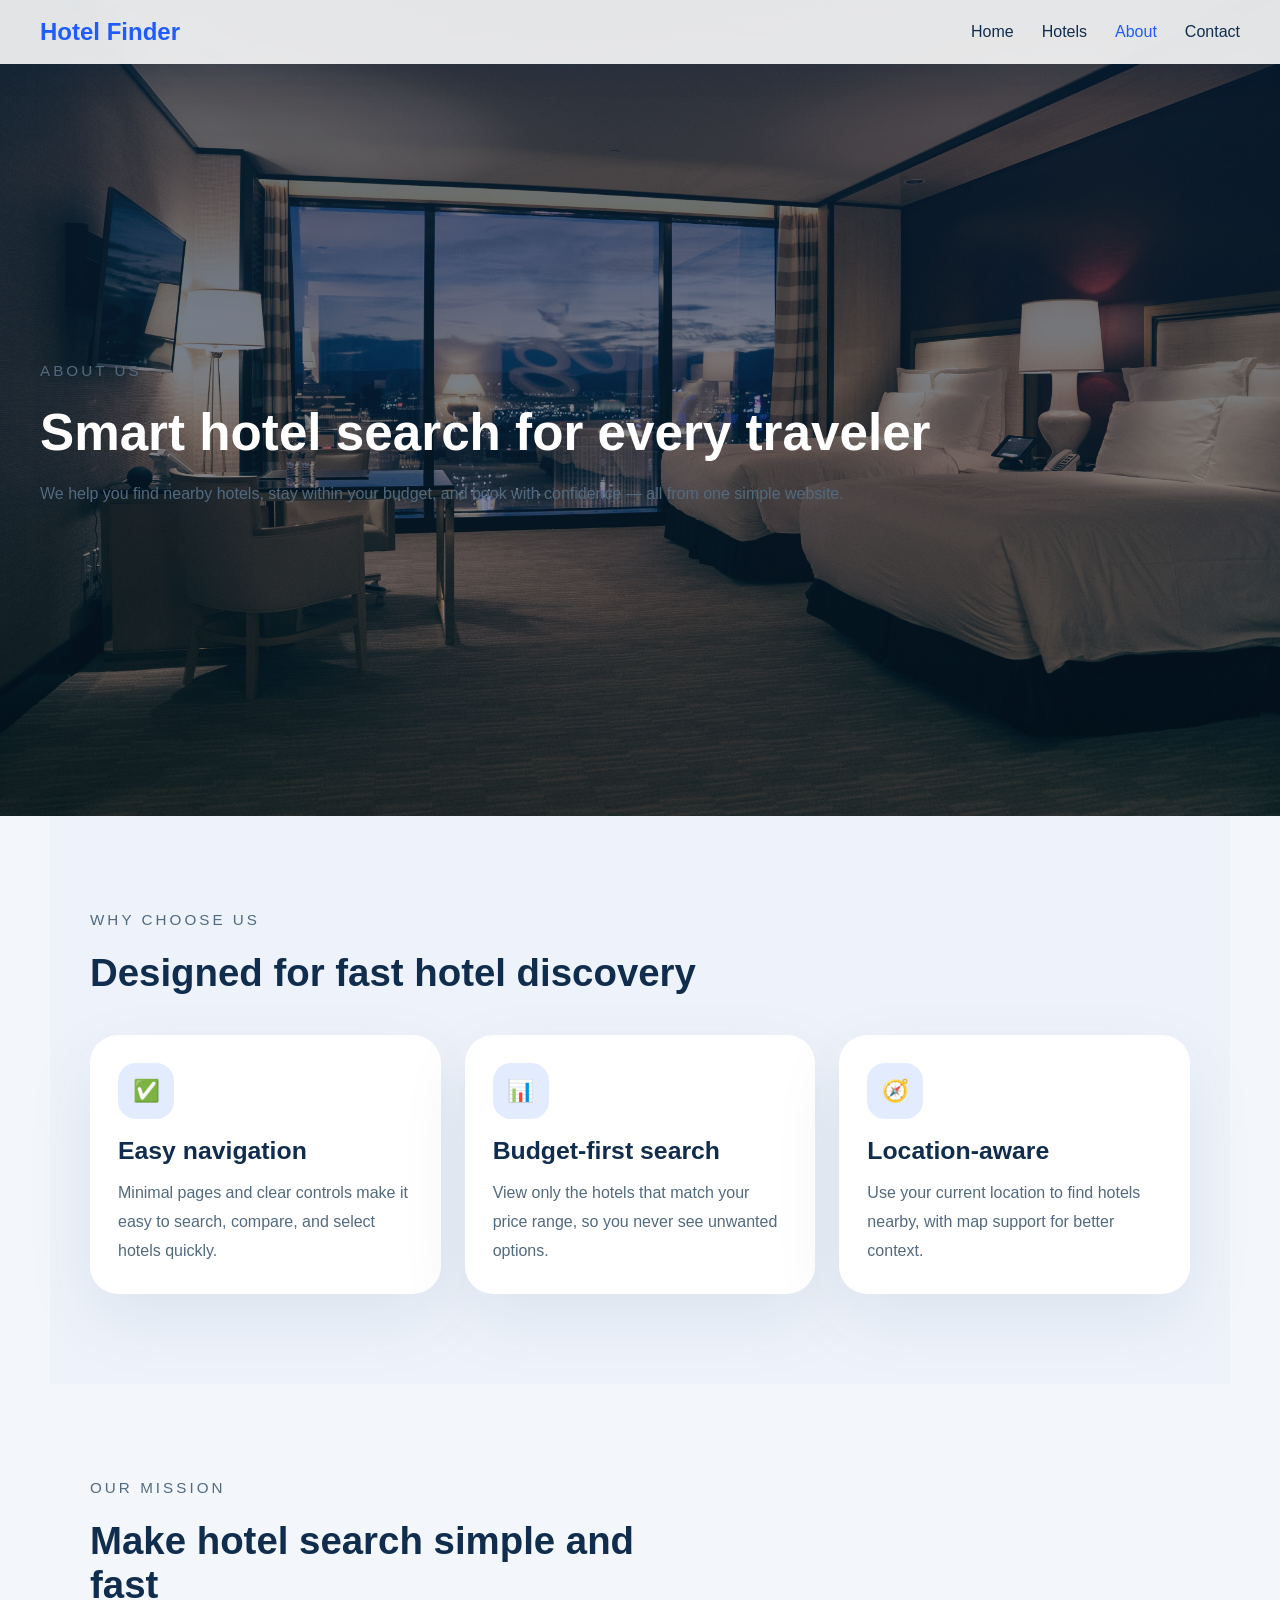
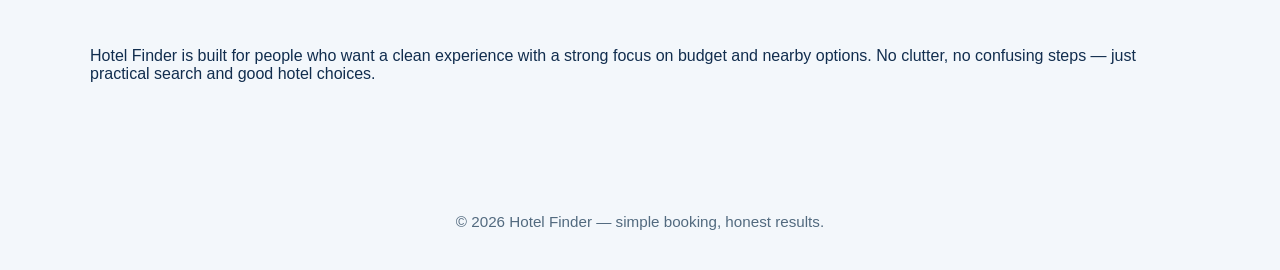
==== about.html @ a631481c "updatedreadme in about" ====
<!DOCTYPE html>
<html lang="en">
<head>
    <meta charset="UTF-8">
    <meta name="viewport" content="width=device-width, initial-scale=1.0">
    <title>About — Hotel Finder</title>
    <link rel="stylesheet" href="style.css">
</head>
<body class="about">


<nav class="navbar">
    <div class="logo">Hotel Finder</div>
    <button class="nav-toggle" id="navToggle" aria-label="Toggle navigation">
        <span></span>
        <span></span>
        <span></span>
    </button>
    <ul class="nav-links" id="navLinks">
        <li><a href="index.html">Home</a></li>
        <li><a href="hotels.html">Hotels</a></li>
        <li><a href="about.html" class="active">About</a></li>
        <li><a href="contact.html">Contact</a></li>
    </ul>
</nav>

<section class="page-hero">
    <div class="page-hero-content">
        <p class="eyebrow">About Us</p>
        <h1>Smart hotel search for every traveler</h1>
        <p>We help you find nearby hotels, stay within your budget, and book with confidence — all from one simple website.</p>
    </div>
</section>

<section class="section section-alt">
    <div class="section-head">
        <p class="eyebrow">Why choose us</p>
        <h2>Designed for fast hotel discovery</h2>
    </div>
    <div class="section-grid">
        <div class="feature-card">
            <span class="feature-icon">✅</span>
            <h3>Easy navigation</h3>
            <p>Minimal pages and clear controls make it easy to search, compare, and select hotels quickly.</p>
        </div>
        <div class="feature-card">
            <span class="feature-icon">📊</span>
            <h3>Budget-first search</h3>
            <p>View only the hotels that match your price range, so you never see unwanted options.</p>
        </div>
        <div class="feature-card">
            <span class="feature-icon">🧭</span>
            <h3>Location-aware</h3>
            <p>Use your current location to find hotels nearby, with map support for better context.</p>
        </div>
    </div>
</section>

<section class="section">
    <div class="section-head">
        <p class="eyebrow">Our mission</p>
        <h2>Make hotel search simple and fast</h2>
    </div>
    <p>Hotel Finder is built for people who want a clean experience with a strong focus on budget and nearby options. No clutter, no confusing steps — just practical search and good hotel choices.</p>
</section>

<footer class="footer">
    <p>© 2026 Hotel Finder — simple booking, honest results.</p>
</footer>

</body>
</html>
---- style.css ----
:root {
    --bg: #f3f7fb;
    --surface: #ffffff;
    --text: #112d4e;
    --muted: #526a7f;
    --accent: #1f5cff;
    --accent-soft: rgba(31, 92, 255, 0.12);
    --shadow: 0 25px 70px rgba(17, 45, 78, 0.08);
}

* {
    margin: 0;
    padding: 0;
    box-sizing: border-box;
    font-family: 'Inter', Arial, sans-serif;
}

html {
    scroll-behavior: smooth;
}

body {
    background: var(--bg);
    color: var(--text);
}

img {
    max-width: 100%;
    display: block;
}

a {
    color: inherit;
}

button,
input,
select {
    font: inherit;
}

button {
    cursor: pointer;
}

.navbar {
    position: fixed;
    top: 0;
    left: 0;
    width: 100%;
    z-index: 999;
    display: flex;
    justify-content: space-between;
    align-items: center;
    padding: 18px 40px;
    background: rgba(255, 255, 255, 0.88);
    backdrop-filter: blur(14px);
    box-shadow: 0 10px 30px rgba(17, 45, 78, 0.07);
}

.logo {
    font-size: 1.5rem;
    font-weight: 700;
    color: var(--accent);
}

.nav-toggle {
    display: none;
    border: none;
    background: transparent;
    flex-direction: column;
    gap: 6px;
    padding: 8px;
}

.nav-toggle span {
    display: block;
    width: 26px;
    height: 3px;
    background: var(--text);
    border-radius: 999px;
}

.nav-links {
    display: flex;
    gap: 28px;
    list-style: none;
}

.nav-links a {
    color: var(--text);
    text-decoration: none;
    font-weight: 500;
    transition: color 0.25s ease;
}

.nav-links a:hover,
.nav-links a.active {
    color: var(--accent);
}

.hero {
    min-height: calc(100vh - 84px);
    padding: 130px 40px 80px;
    display: flex;
    align-items: center;
    background: linear-gradient(180deg, rgba(31, 92, 255, 0.14), rgba(255, 255, 255, 0.02)),
        url('paul-kansonkho-nT9fMbsm1NY-unsplash.jpg') center/cover no-repeat;
    position: relative;
}

.hero::before {
    content: '';
    position: absolute;
    inset: 0;
    background: linear-gradient(180deg, rgba(17, 45, 78, 0.35), rgba(255, 255, 255, 0.03));
}

.hero-content {
    position: relative;
    max-width: 700px;
    color: #fff;
}

.eyebrow {
    display: inline-block;
    margin-bottom: 18px;
    color: rgba(255, 255, 255, 0.9);
    font-size: 0.95rem;
    letter-spacing: 0.2em;
    text-transform: uppercase;
}

.hero h1 {
    font-size: clamp(2.8rem, 5vw, 4.8rem);
    line-height: 1.02;
    margin-bottom: 20px;
}

.hero-text {
    max-width: 610px;
    font-size: 1.1rem;
    line-height: 1.8;
    color: rgba(255, 255, 255, 0.88);
    margin-bottom: 32px;
}

.hero-actions {
    display: flex;
    flex-wrap: wrap;
    gap: 16px;
}

.section {
    padding: 90px 40px;
    max-width: 1180px;
    margin: 0 auto;
}

.section-alt {
    background: #eef3fb;
}

.section-head {
    max-width: 620px;
    margin-bottom: 40px;
}

.section-head h2 {
    font-size: clamp(2.2rem, 3vw, 3rem);
    margin-bottom: 16px;
}

.section-head p {
    color: var(--muted);
    line-height: 1.8;
}

.section-grid,
.cards,
.finder-controls,
.features-grid {
    display: grid;
    gap: 24px;
}

.section-grid {
    grid-template-columns: repeat(auto-fit, minmax(240px, 1fr));
}

.feature-card,
.card,
.panel,
.hotel-card {
    background: var(--surface);
    border-radius: 28px;
    box-shadow: var(--shadow);
    padding: 28px;
}

.feature-card {
    min-height: 240px;
}

.feature-icon {
    display: inline-flex;
    align-items: center;
    justify-content: center;
    width: 56px;
    height: 56px;
    border-radius: 18px;
    background: var(--accent-soft);
    color: var(--accent);
    font-size: 1.35rem;
    margin-bottom: 18px;
}

.feature-card h3,
.card h3,
.hotel-info h3,
.page-hero h1 {
    margin-bottom: 14px;
    font-size: 1.55rem;
}

.feature-card p,
.card p,
.hotel-info p,
.page-hero p {
    color: var(--muted);
    line-height: 1.8;
}

.finder-controls {
    grid-template-columns: repeat(auto-fit, minmax(220px, 1fr));
    align-items: end;
}

.finder-controls label {
    display: grid;
    gap: 10px;
    color: var(--muted);
    font-size: 0.94rem;
}

.finder-controls input,
.finder-controls select {
    width: 100%;
    padding: 14px 16px;
    border-radius: 14px;
    border: 1px solid #d9e2ec;
    background: #f8fafc;
}

.finder-controls input::placeholder {
    color: #9fb0c6;
}

.status-text {
    margin-top: 12px;
    color: var(--accent);
    font-weight: 600;
}

#map {
    width: 100%;
    height: 420px;
    border-radius: 24px;
    background: #e1ecff;
    margin: 30px 0;
}

.results {
    display: grid;
    gap: 24px;
    grid-template-columns: repeat(auto-fit, minmax(260px, 1fr));
    margin-top: 24px;
}

.hotel-card {
    overflow: hidden;
    transition: transform 0.3s ease, box-shadow 0.3s ease;
}

.hotel-card:hover {
    transform: translateY(-6px);
}

.hotel-card img {
    width: 100%;
    height: 190px;
    object-fit: cover;
    border-radius: 24px;
    margin-bottom: 18px;
}

.hotel-info {
    padding: 0 8px 16px;
}

.hotel-info p {
    margin-bottom: 10px;
}

.btn {
    display: inline-flex;
    align-items: center;
    justify-content: center;
    border: none;
    border-radius: 999px;
    padding: 14px 28px;
    font-weight: 600;
    transition: transform 0.25s ease, box-shadow 0.25s ease;
}

.btn:hover {
    transform: translateY(-2px);
}

.btn-primary {
    background: var(--accent);
    color: #fff;
    box-shadow: 0 18px 35px rgba(31, 92, 255, 0.18);
}

.btn-secondary {
    background: #fff;
    color: var(--text);
    border: 1px solid #d9e2ec;
}

.cards {
    grid-template-columns: repeat(auto-fit, minmax(240px, 1fr));
}

.card {
    min-height: 240px;
    display: flex;
    flex-direction: column;
    justify-content: space-between;
}

.card-pill {
    display: inline-flex;
    padding: 10px 16px;
    border-radius: 999px;
    background: var(--accent-soft);
    color: var(--accent);
    font-weight: 700;
    margin-bottom: 18px;
}

.page-hero {
    min-height: calc(100vh - 84px);
    padding: 130px 40px 80px;
    display: flex;
    align-items: center;
    position: relative;
    background: linear-gradient(180deg, rgba(17, 45, 78, 0.55), rgba(17, 45, 78, 0.15));
    color: #fff;
}

body.hotels .page-hero {
    background-image: linear-gradient(180deg, rgba(17, 45, 78, 0.55), rgba(17, 45, 78, 0.15)),
        url('manuel-moreno-DGa0LQ0yDPc-unsplash.jpg');
    background-size: cover;
    background-position: center;
}

body.about .page-hero {
    background-image: linear-gradient(180deg, rgba(17, 45, 78, 0.55), rgba(17, 45, 78, 0.15)),
        url('erik-mclean-jbwrqHBZPUY-unsplash.jpg');
    background-size: cover;
    background-position: center;
}

body.contact .page-hero {
    background-image: linear-gradient(180deg, rgba(17, 45, 78, 0.55), rgba(17, 45, 78, 0.15)),
        url('chelsea-gates-0653_wY0nRc-unsplash.jpg');
    background-size: cover;
    background-position: center;
}

body.home .hero {
    background-image: linear-gradient(180deg, rgba(31, 92, 255, 0.14), rgba(255, 255, 255, 0.02)),
        url('paul-kansonkho-nT9fMbsm1NY-unsplash.jpg');
    background-size: cover;
    background-position: center;
}

.page-hero::before {
    content: '';
    position: absolute;
    inset: 0;
    background: rgba(4, 11, 35, 0.28);
}

.page-hero-content {
    position: relative;
    z-index: 1;
}

.page-hero h1 {
    font-size: clamp(2.8rem, 4vw, 4rem);
    margin-bottom: 18px;
}

.panel {
    display: grid;
    gap: 20px;
    grid-template-columns: repeat(auto-fit, minmax(250px, 1fr));
}

.panel-card {
    border-radius: 20px;
    padding: 28px;
    background: #fff;
    box-shadow: var(--shadow);
}

.panel-card h3 {
    margin-bottom: 12px;
}

.form-grid {
    display: grid;
    gap: 20px;
    grid-template-columns: repeat(auto-fit, minmax(220px, 1fr));
}

.form-grid input,
.form-grid textarea {
    width: 100%;
    border: 1px solid #d9e2ec;
    border-radius: 16px;
    padding: 16px;
    background: #f8fafc;
    resize: vertical;
}

textarea {
    min-height: 160px;
}

.footer {
    padding: 40px 40px;
    text-align: center;
    color: var(--muted);
    font-size: 0.95rem;
}

@media (max-width: 900px) {
    .navbar {
        padding: 18px 26px;
    }

    .hero,
    .page-hero {
        padding: 110px 26px 60px;
    }

    .section,
    .section-alt,
    .footer {
        padding: 60px 26px;
    }
}

@media (max-width: 780px) {
    .nav-toggle {
        display: flex;
    }

    .nav-links {
        position: absolute;
        top: 100%;
        left: 0;
        right: 0;
        background: rgba(255, 255, 255, 0.99);
        flex-direction: column;
        gap: 0;
        align-items: stretch;
        border-bottom-left-radius: 20px;
        border-bottom-right-radius: 20px;
        overflow: hidden;
        transform: translateY(-100%);
        transition: transform 0.3s ease;
        box-shadow: 0 20px 60px rgba(17, 45, 78, 0.12);
        pointer-events: none;
    }

    .nav-links.open {
        transform: translateY(0);
        pointer-events: auto;
    }

    .nav-links li {
        border-top: 1px solid #eef3fb;
    }

    .nav-links a {
        display: block;
        padding: 18px 24px;
        text-align: center;
        font-weight: 600;
    }

    .nav-links a.active {
        background: var(--accent-soft);
    }

    .finder-controls {
        grid-template-columns: 1fr;
    }

    .hero h1,
    .page-hero h1 {
        font-size: 2.6rem;
    }
}
#contact {
    background: url('yann-maignan-YhJkERWHFnU-unsplash.jpg') center/cover no-repeat;
    position: relative;
  
  
}
#rahul {
    background: url('antonio-araujo-xQbmc2FnK3Y-unsplash.jpg') center/cover no-repeat;
    position: relative;
}
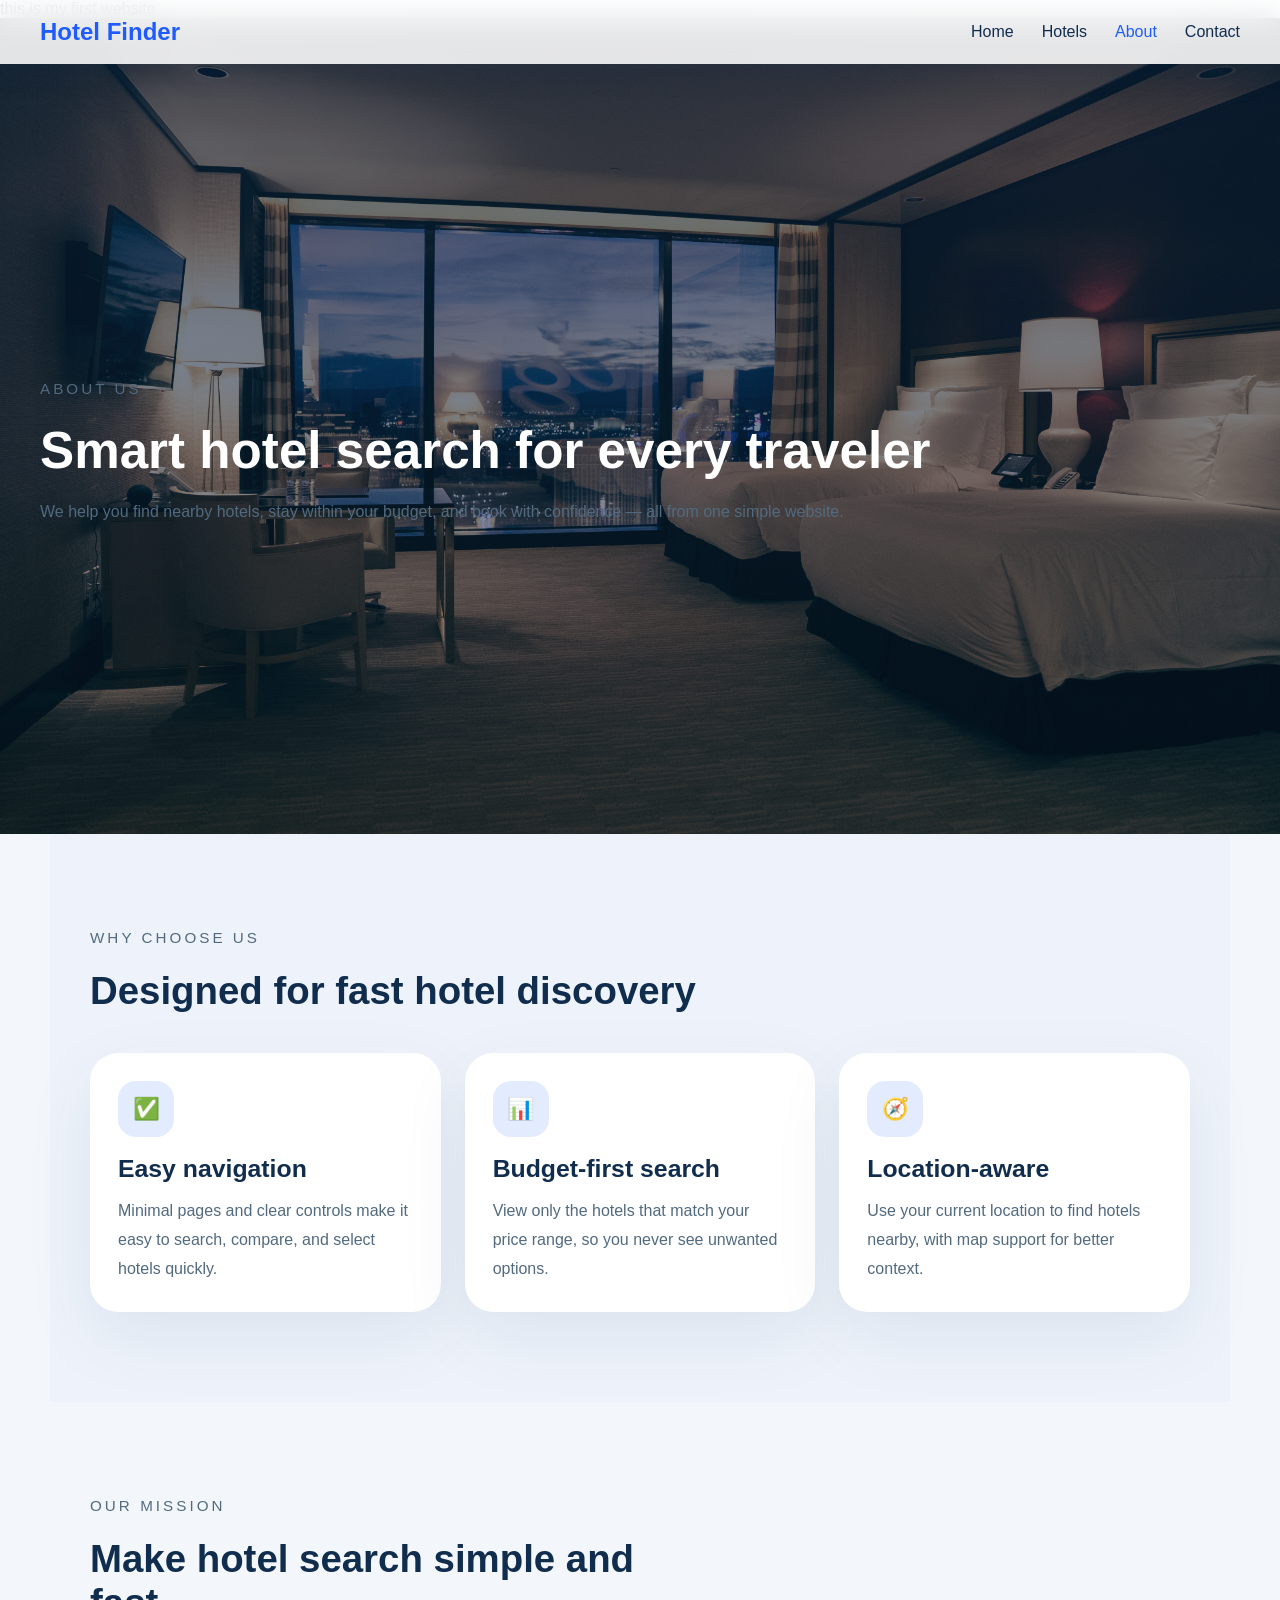
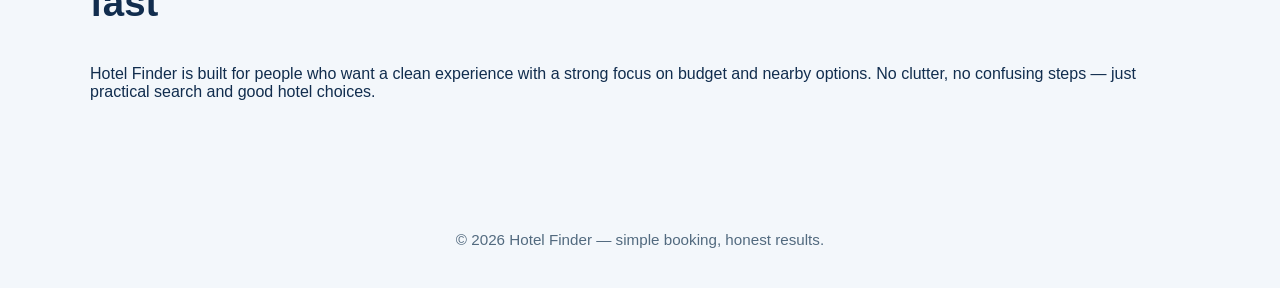
==== commit f6ec18d2: "about.html1changes" ====
--- a/about.html
+++ b/about.html
@@ -1,6 +1,6 @@
 <!DOCTYPE html>
 <html lang="en">
-<head>
+<head>this is my first website
     <meta charset="UTF-8">
     <meta name="viewport" content="width=device-width, initial-scale=1.0">
     <title>About — Hotel Finder</title>
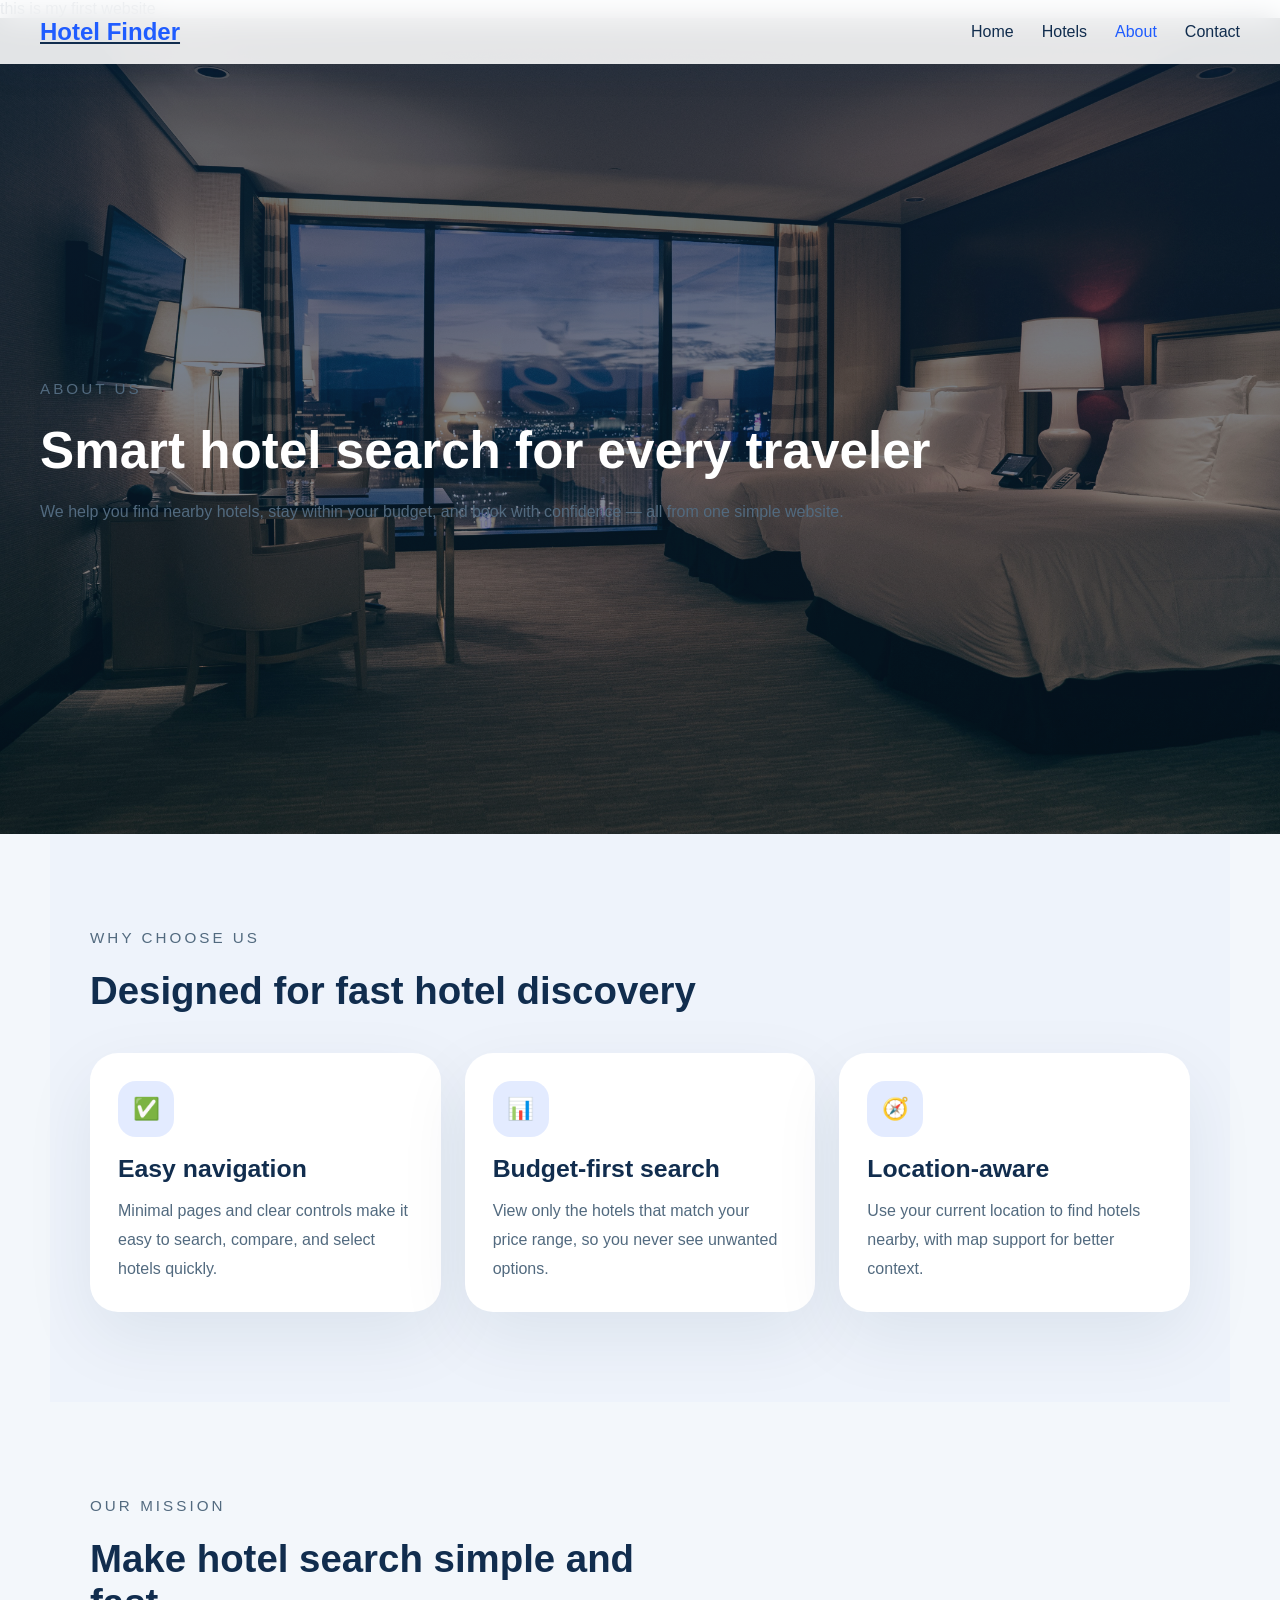
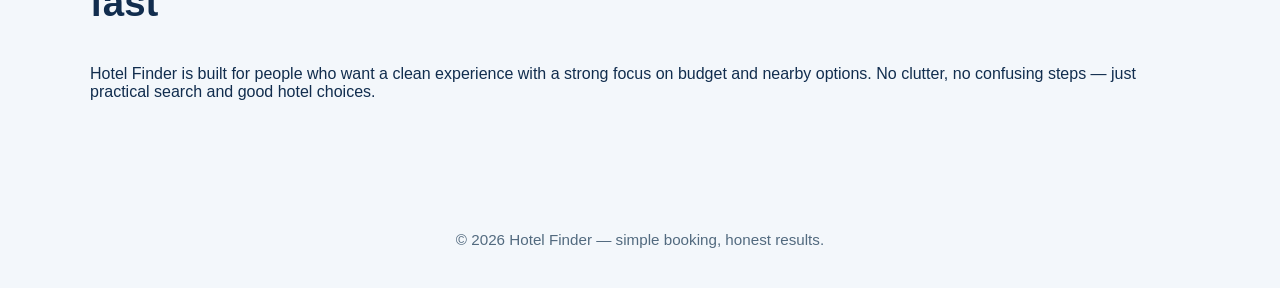
==== commit 9a44a654: "db include 07 06" ====
--- a/about.html
+++ b/about.html
@@ -10,7 +10,7 @@
 
 
 <nav class="navbar">
-    <div class="logo">Hotel Finder</div>
+   <u> <div class="logo">Hotel Finder</div></u>
     <button class="nav-toggle" id="navToggle" aria-label="Toggle navigation">
         <span></span>
         <span></span>
@@ -68,5 +68,6 @@
     <p>© 2026 Hotel Finder — simple booking, honest results.</p>
 </footer>
 
+<script src="script.js"></script>
 </body>
-</html>+</html>
--- a/style.css
+++ b/style.css
@@ -71,13 +71,7 @@
     flex-direction: column;
     gap: 6px;
     padding: 8px;
-}
-
-.nav-toggle span {
-    display: block;
-    width: 26px;
-    height: 3px;
-    background: var(--text);
+        z-index: 1001;
     border-radius: 999px;
 }
 
@@ -487,6 +481,7 @@
         transition: transform 0.3s ease;
         box-shadow: 0 20px 60px rgba(17, 45, 78, 0.12);
         pointer-events: none;
+        z-index: 1000;
     }
 
     .nav-links.open {
